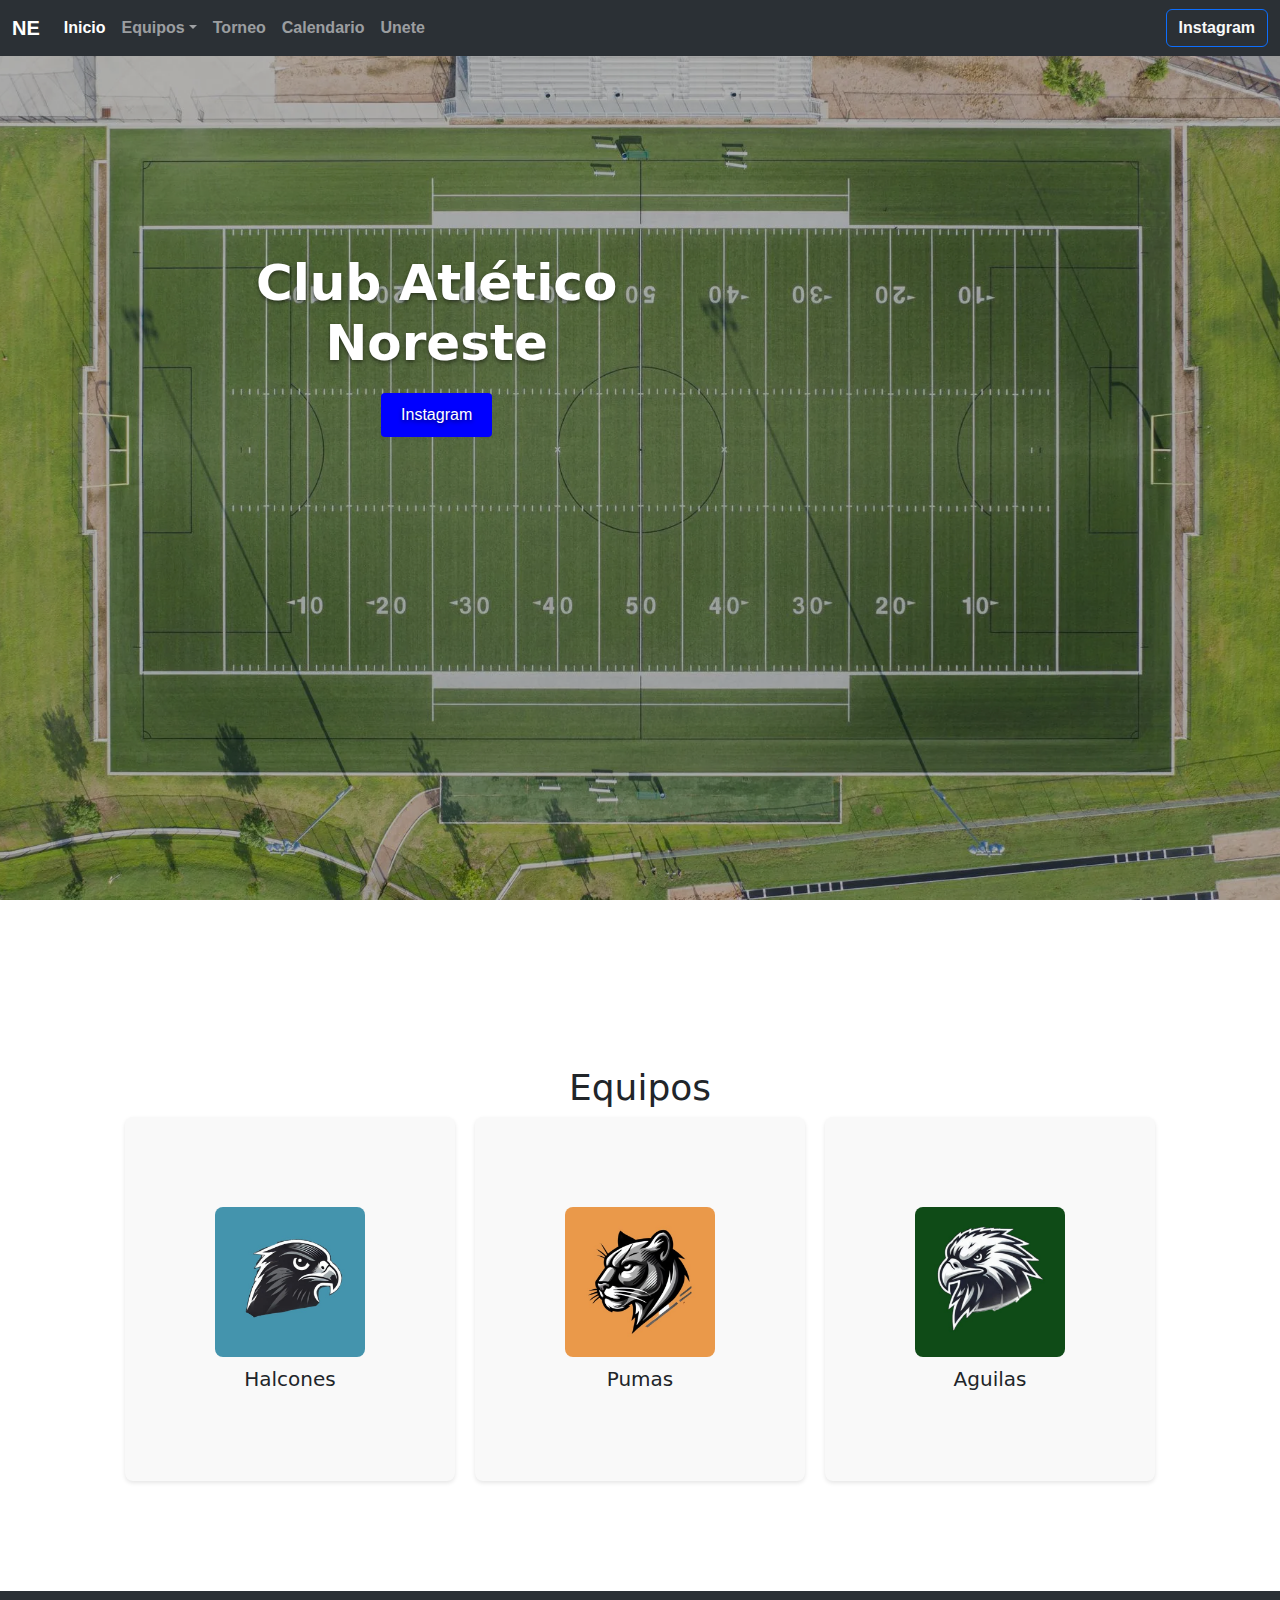
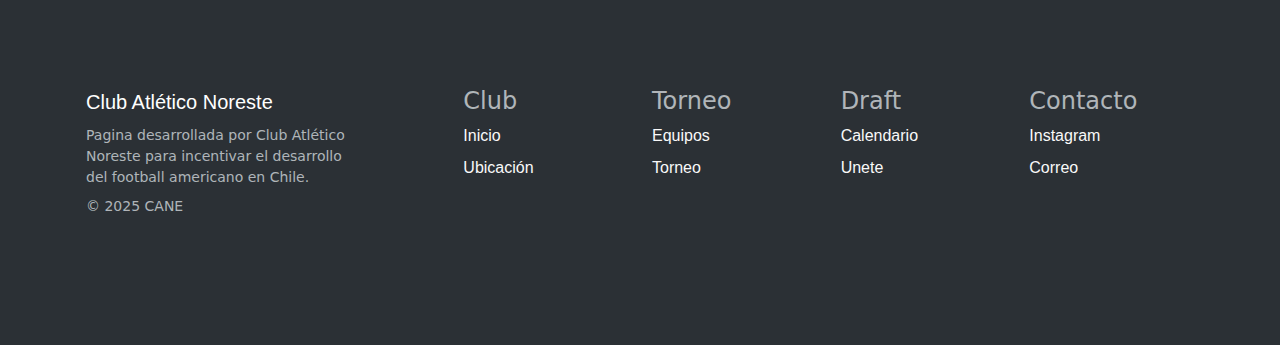
==== index.html @ 5a308780 "animation-done" ====
<!DOCTYPE html>
<html lang="es">
<head>
    <meta charset="UTF-8">
    <meta name="viewport" content="width=device-width, initial-scale=1.0">
    <link rel="stylesheet" href="./css/style.css">
    <title>CANE</title>
    <link href="https://cdn.jsdelivr.net/npm/bootstrap@5.3.3/dist/css/bootstrap.min.css" rel="stylesheet" integrity="sha384-QWTKZyjpPEjISv5WaRU9OFeRpok6YctnYmDr5pNlyT2bRjXh0JMhjY6hW+ALEwIH" crossorigin="anonymous">
    <link rel="stylesheet" href="https://cdnjs.cloudflare.com/ajax/libs/animate.css/4.1.1/animate.min.css"/>
</head>
<body>
    <header>
        <nav class="navbar navbar-expand-lg bg-body-tertiary" data-bs-theme="dark">
            <div class="container-fluid">
                    <a class="navbar-brand" href="./index.html">NE</a>
                    <button class="navbar-toggler" type="button" data-bs-toggle="collapse" data-bs-target="#navbarSupportedContent" aria-controls="navbarSupportedContent" aria-expanded="false" aria-label="Toggle navigation">
                        <span class="navbar-toggler-icon"></span>
                    </button>
                <div class="collapse navbar-collapse" id="navbarSupportedContent">
                    <ul class="navbar-nav me-auto mb-2 mb-lg-0">
                        <li class="nav-item">
                            <a class="nav-link active" aria-current="page" href="./index.html">Inicio</a>
                        </li>
                        <li class="nav-item dropdown">
                            <a class="nav-link dropdown-toggle" href="./pages/equipos.html" role="button" data-bs-toggle="dropdown" aria-expanded="false">Equipos</a>
                            <ul class="dropdown-menu">
                                <li><a class="dropdown-item" href="./pages/equipos.html#halcones">Halcones</a></li>
                                <li><a class="dropdown-item" href="./pages/equipos.html#pumas">Pumas</a></li>
                                <li><a class="dropdown-item" href="./pages/equipos.html#aguilas">Aguilas</a></li>
                            </ul>
                        </li>
                        <li class="nav-item">
                            <a class="nav-link" href="./pages/torneo.html">Torneo</a>
                        </li>
                        <li class="nav-item">
                            <a class="nav-link" href="./pages/calendario.html">Calendario</a>
                        </li>
                        <li class="nav-item">
                            <a class="nav-link" href="./pages/unete.html">Unete</a>
                        </li>
                    </ul>
                    <div class="d-flex">
                        <button class="btn btn-outline-primary">
                            <a href="https://instagram.com" target="@clubnoreste" class="link">Instagram</a>
                        </button>
                    </div>
                </div>
            </div>
        </nav>
    </header>
    <main>
        <section class="s1_index">
            <div class="contenido">
                <h1>Club Atlético<br/>Noreste</h1>
                <a href="https://instagram.com" target="@clubnoreste" class="link animate__animated animate__heartBeat">Instagram</a>
            </div>
            <div class="imagen_s1_index">
                <img src="./media/cancha_flag.webp">
            </div>
        </section>
        <section class="s2_index">  
            <h3>Equipos</h3>
            <div class="articles-container">
                <article>
                    <a href="./pages/equipos.html#halcones"><img src="./media/halcones_ne.jpg"></a>
                    <h4>Halcones</h4>
                </article>
                <article>
                    <a href="./pages/equipos.html#pumas"><img src="./media/pumas_ne.jpg"></a>
                    <h4>Pumas</h4>
                </article>
                <article>
                    <a href="./pages/equipos.html#aguilas"><img src="./media/aguilas_ne.jpg"></a>
                    <h4>Aguilas</h4>
                </article>
            </div>
        </section>
    </main>
    <footer class="bd-footer py-4 py-md-5 mt-5 bg-body-tertiary" data-bs-theme="dark">
        <div class="container py-4 py-md-5 px-4 px-md-3 text-body-secondary">
          <div class="row">
            <div class="col-lg-3 mb-3">
                <a class="d-inline-flex align-items-center mb-2 text-body-emphasis text-decoration-none" href="./index.html">
                    <span class="fs-5">Club Atlético Noreste</span>
                </a>
                <ul class="list-unstyled small">
                    <li class="mb-2">Pagina desarrollada por Club Atlético Noreste para incentivar el desarrollo del football americano en Chile.</li>
                    <li class="mb-2">© 2025 CANE</li>
                </ul>
            </div>
            <div class="col-6 col-lg-2 offset-lg-1 mb-3">
                <h4>Club</h4>
                <ul class="list-unstyled">
                    <li class="mb-2"><a href="./index.html">Inicio</a></li>
                    <li class="mb-2"><a href="./pages/unete.html">Ubicación</a></li>
                </ul>
            </div>
            <div class="col-6 col-lg-2 mb-3">
                <h4>Torneo</h4>
                <ul class="list-unstyled">
                    <li class="mb-2"><a href="./pages/equipos.html">Equipos</a></li>
                    <li class="mb-2"><a href="./pages/torneo.html">Torneo</a></li>
                </ul>
            </div>
            <div class="col-6 col-lg-2 mb-3">
                <h4>Draft</h4>
                <ul class="list-unstyled">
                    <li class="mb-2"><a href="./pages/calendario.html">Calendario</a></li>
                    <li class="mb-2"><a href="./pages/unete.html">Unete</a></li>
                </ul>
            </div>
            <div class="col-6 col-lg-2 mb-3">
                <h4>Contacto</h4>
                <ul class="list-unstyled">
                    <li class="mb-2"><a href="https://instagram.com" target="@clubnoreste">Instagram</a></li>
                    <li class="mb-2"><a href="mailto:clubatleticonoreste@gmail.com">Correo</a></li>
                </ul>
            </div>
          </div>
        </div>
      </footer>
    <script src="https://cdn.jsdelivr.net/npm/bootstrap@5.3.3/dist/js/bootstrap.bundle.min.js" integrity="sha384-YvpcrYf0tY3lHB60NNkmXc5s9fDVZLESaAA55NDzOxhy9GkcIdslK1eN7N6jIeHz" crossorigin="anonymous"></script>
</body>
</html>
---- css/style.css ----
/*imports*/
body {
  margin: 0;
  font-family: Arial, sans-serif;
}

a {
  font-family: Arial, sans-serif;
}

/* Base para main y sections */
main {
  margin-top: 70px;
  margin-bottom: 70px;
  padding: 20px;
}

section {
  height: 100vh;
  padding: 20px;
}

/* Header */
header .container-fluid a {
  font-weight: bold;
}
header .container-fluid .btn a {
  text-decoration: none;
  color: #f9f9f9;
}

/* Footer */
footer .mb-2 a {
  text-decoration: none;
  color: #f9f9f9;
}

/* Index */
.s1_index .contenido {
  position: absolute;
  top: auto;
  margin-top: 14%;
  left: 20%;
  transform: translateY(-50%);
  display: flex;
  flex-direction: column;
  justify-content: center;
  align-items: center;
  color: white;
  z-index: 1;
  text-shadow: 0 2px 4px rgba(0, 0, 0, 0.5);
}
.s1_index .contenido h1 {
  margin: 0 0 20px;
  font-size: 50px;
  font-weight: bold;
  text-align: center;
}
.s1_index .contenido .link {
  text-decoration: none;
  color: white;
  background-color: blue;
  padding: 10px 20px;
  border-radius: 4px;
  font-size: 16px;
  transition: background-color 0.3s;
}
.s1_index .contenido .link:hover {
  background-color: darkblue;
}
.s1_index .imagen_s1_index {
  position: absolute;
  top: 0;
  left: 0;
  width: 100%;
  height: 100%;
  z-index: -1;
  overflow: hidden;
}
.s1_index .imagen_s1_index img {
  width: 100%;
  height: 100%;
  object-fit: cover;
  filter: brightness(70%);
}

.s2_index {
  text-align: center;
  padding: 20px;
  display: flex;
  flex-direction: column;
  align-items: center;
  height: auto;
}
.s2_index h3 {
  font-size: 36px;
}
.s2_index .articles-container {
  display: flex;
  justify-content: center;
  gap: 20px;
  flex-wrap: wrap;
}
.s2_index .articles-container article {
  text-align: center;
  background-color: #f9f9f9;
  padding: 90px;
  border-radius: 8px;
  box-shadow: 0px 2px 4px rgba(0, 0, 0, 0.1);
}
.s2_index .articles-container article img {
  width: 150px;
  height: auto;
  border-radius: 8px;
  margin-bottom: 10px;
}
.s2_index .articles-container article h4 {
  margin: 0;
  font-size: 20px;
}

.card.mb-3 {
  display: flex;
  align-items: center;
}
.card.mb-3 #card2 {
  flex-direction: row-reverse;
}

.col-md-4 {
  padding: 10%;
}
.col-md-4 img {
  border: 1px solid rgb(26, 25, 25);
}

.card-body {
  display: flex;
  flex-direction: column;
  align-items: center;
}

/* Torneo */
.tabla_main {
  margin-bottom: 15%;
}
.tabla_main .torneo {
  display: flex;
  justify-content: center;
  margin-bottom: 40px;
}

/* Calendario */
.calendario {
  display: flex;
  justify-content: center;
  margin-bottom: 40px;
}

/* Unete */
.main_unete {
  margin-bottom: 150px;
}
.main_unete .col {
  display: flex;
  justify-content: center;
}
.main_unete .col .contenedor_form {
  background-color: rgba(149, 149, 149, 0.105);
  padding: 10%;
}
.main_unete iframe {
  padding: 15%;
}

/* Media query para computadoras de escritorio */
@media (min-width: 1024px) {
  .tabla_main {
    padding-left: 10%;
    padding-right: 10%;
  }
  .card {
    margin-left: 15%;
    margin-right: 15%;
  }
}

/*# sourceMappingURL=style.css.map */
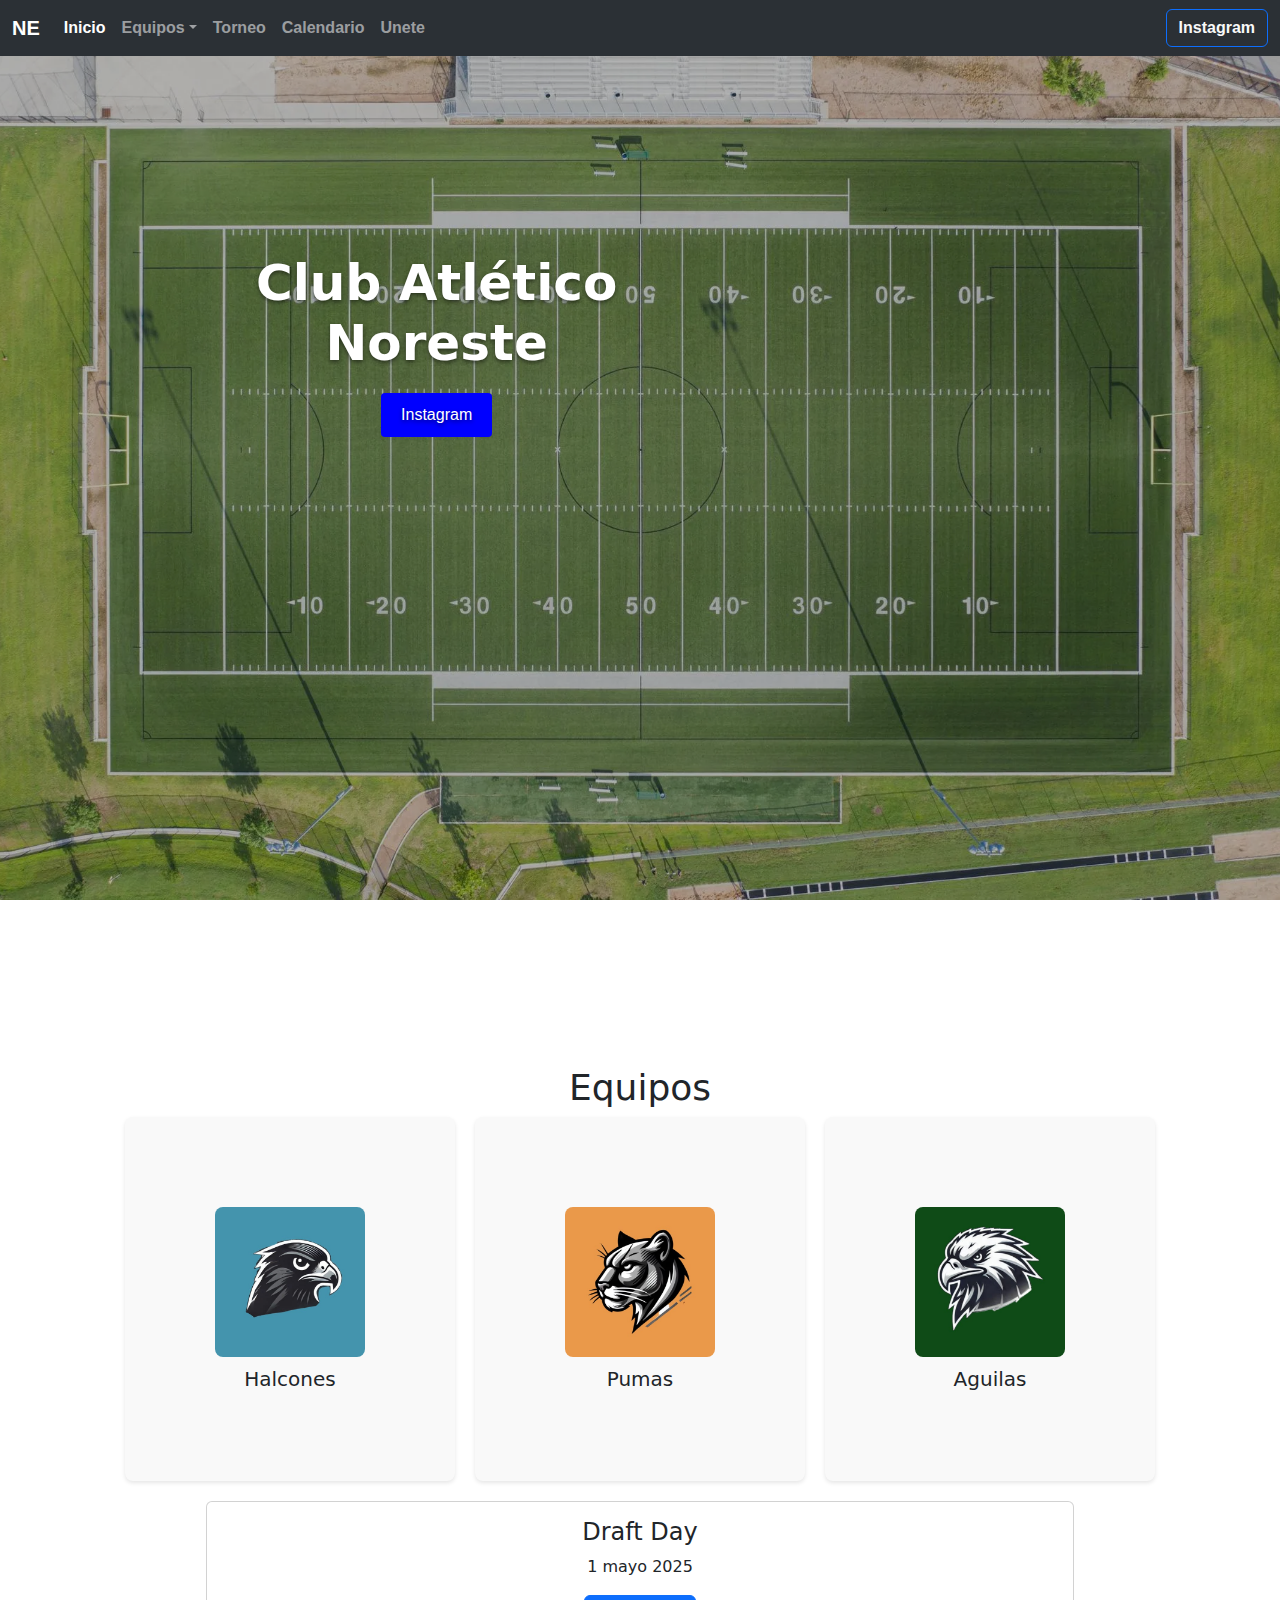
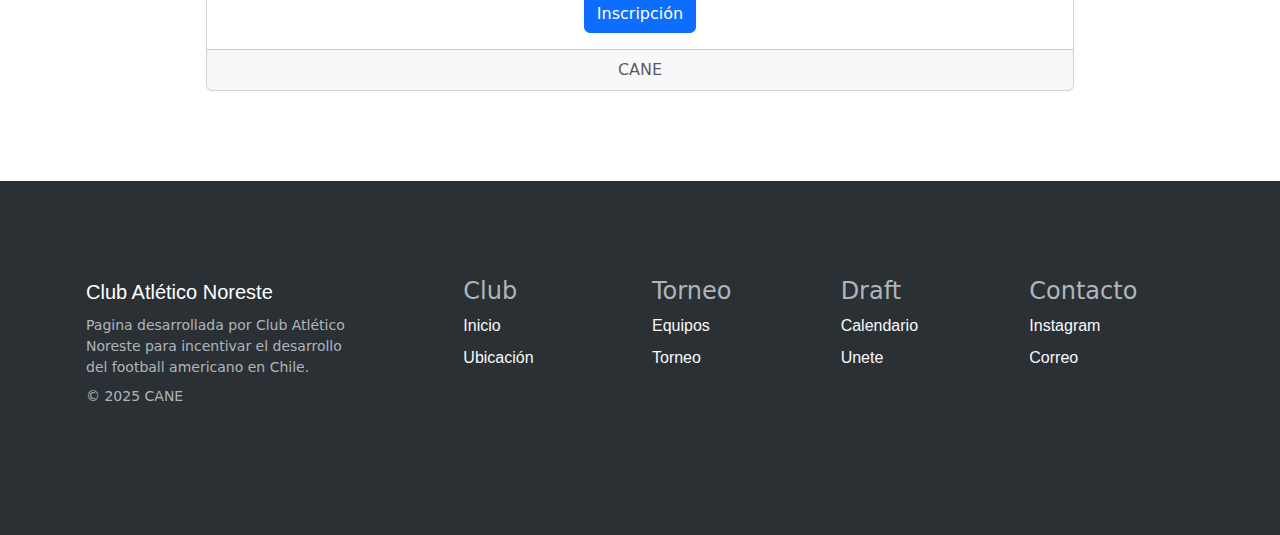
==== commit 72637cf2: "entrega-3" ====
--- a/index.html
+++ b/index.html
@@ -75,50 +75,60 @@
                 </article>
             </div>
         </section>
+        <div class="card text-center">
+            <div class="card-body">
+              <h4 class="card-title">Draft Day</h4>
+              <p class="card-text">1 mayo 2025</p>
+              <a href="./pages/unete.html" class="btn btn-primary">Inscripción</a>
+            </div>
+            <div class="card-footer text-body-secondary">
+              CANE
+            </div>
+        </div>
     </main>
     <footer class="bd-footer py-4 py-md-5 mt-5 bg-body-tertiary" data-bs-theme="dark">
         <div class="container py-4 py-md-5 px-4 px-md-3 text-body-secondary">
-          <div class="row">
-            <div class="col-lg-3 mb-3">
-                <a class="d-inline-flex align-items-center mb-2 text-body-emphasis text-decoration-none" href="./index.html">
-                    <span class="fs-5">Club Atlético Noreste</span>
-                </a>
-                <ul class="list-unstyled small">
-                    <li class="mb-2">Pagina desarrollada por Club Atlético Noreste para incentivar el desarrollo del football americano en Chile.</li>
-                    <li class="mb-2">© 2025 CANE</li>
-                </ul>
+            <div class="row">
+                <div class="col-lg-3 mb-3">
+                    <a class="d-inline-flex align-items-center mb-2 text-body-emphasis text-decoration-none" href="./index.html">
+                        <span class="fs-5">Club Atlético Noreste</span>
+                    </a>
+                    <ul class="list-unstyled small">
+                        <li class="mb-2">Pagina desarrollada por Club Atlético Noreste para incentivar el desarrollo del football americano en Chile.</li>
+                        <li class="mb-2">© 2025 CANE</li>
+                    </ul>
+                </div>
+                <div class="col-6 col-lg-2 offset-lg-1 mb-3">
+                    <h4>Club</h4>
+                    <ul class="list-unstyled">
+                        <li class="mb-2"><a href="./index.html">Inicio</a></li>
+                        <li class="mb-2"><a href="./pages/unete.html">Ubicación</a></li>
+                    </ul>
+                </div>
+                <div class="col-6 col-lg-2 mb-3">
+                    <h4>Torneo</h4>
+                    <ul class="list-unstyled">
+                        <li class="mb-2"><a href="./pages/equipos.html">Equipos</a></li>
+                        <li class="mb-2"><a href="./pages/torneo.html">Torneo</a></li>
+                    </ul>
+                </div>
+                <div class="col-6 col-lg-2 mb-3">
+                    <h4>Draft</h4>
+                    <ul class="list-unstyled">
+                        <li class="mb-2"><a href="./pages/calendario.html">Calendario</a></li>
+                        <li class="mb-2"><a href="./pages/unete.html">Unete</a></li>
+                    </ul>
+                </div>
+                <div class="col-6 col-lg-2 mb-3">
+                    <h4>Contacto</h4>
+                    <ul class="list-unstyled">
+                        <li class="mb-2"><a href="https://instagram.com" target="@clubnoreste">Instagram</a></li>
+                        <li class="mb-2"><a href="mailto:clubatleticonoreste@gmail.com">Correo</a></li>
+                    </ul>
+                </div>
             </div>
-            <div class="col-6 col-lg-2 offset-lg-1 mb-3">
-                <h4>Club</h4>
-                <ul class="list-unstyled">
-                    <li class="mb-2"><a href="./index.html">Inicio</a></li>
-                    <li class="mb-2"><a href="./pages/unete.html">Ubicación</a></li>
-                </ul>
-            </div>
-            <div class="col-6 col-lg-2 mb-3">
-                <h4>Torneo</h4>
-                <ul class="list-unstyled">
-                    <li class="mb-2"><a href="./pages/equipos.html">Equipos</a></li>
-                    <li class="mb-2"><a href="./pages/torneo.html">Torneo</a></li>
-                </ul>
-            </div>
-            <div class="col-6 col-lg-2 mb-3">
-                <h4>Draft</h4>
-                <ul class="list-unstyled">
-                    <li class="mb-2"><a href="./pages/calendario.html">Calendario</a></li>
-                    <li class="mb-2"><a href="./pages/unete.html">Unete</a></li>
-                </ul>
-            </div>
-            <div class="col-6 col-lg-2 mb-3">
-                <h4>Contacto</h4>
-                <ul class="list-unstyled">
-                    <li class="mb-2"><a href="https://instagram.com" target="@clubnoreste">Instagram</a></li>
-                    <li class="mb-2"><a href="mailto:clubatleticonoreste@gmail.com">Correo</a></li>
-                </ul>
-            </div>
-          </div>
         </div>
-      </footer>
+    </footer>
     <script src="https://cdn.jsdelivr.net/npm/bootstrap@5.3.3/dist/js/bootstrap.bundle.min.js" integrity="sha384-YvpcrYf0tY3lHB60NNkmXc5s9fDVZLESaAA55NDzOxhy9GkcIdslK1eN7N6jIeHz" crossorigin="anonymous"></script>
 </body>
 </html>--- a/css/style.css
+++ b/css/style.css
@@ -141,9 +141,6 @@
 }
 
 /* Torneo */
-.tabla_main {
-  margin-bottom: 15%;
-}
 .tabla_main .torneo {
   display: flex;
   justify-content: center;
@@ -173,7 +170,7 @@
   padding: 15%;
 }
 
-/* Media query para computadoras de escritorio */
+/* Media query para desktop */
 @media (min-width: 1024px) {
   .tabla_main {
     padding-left: 10%;
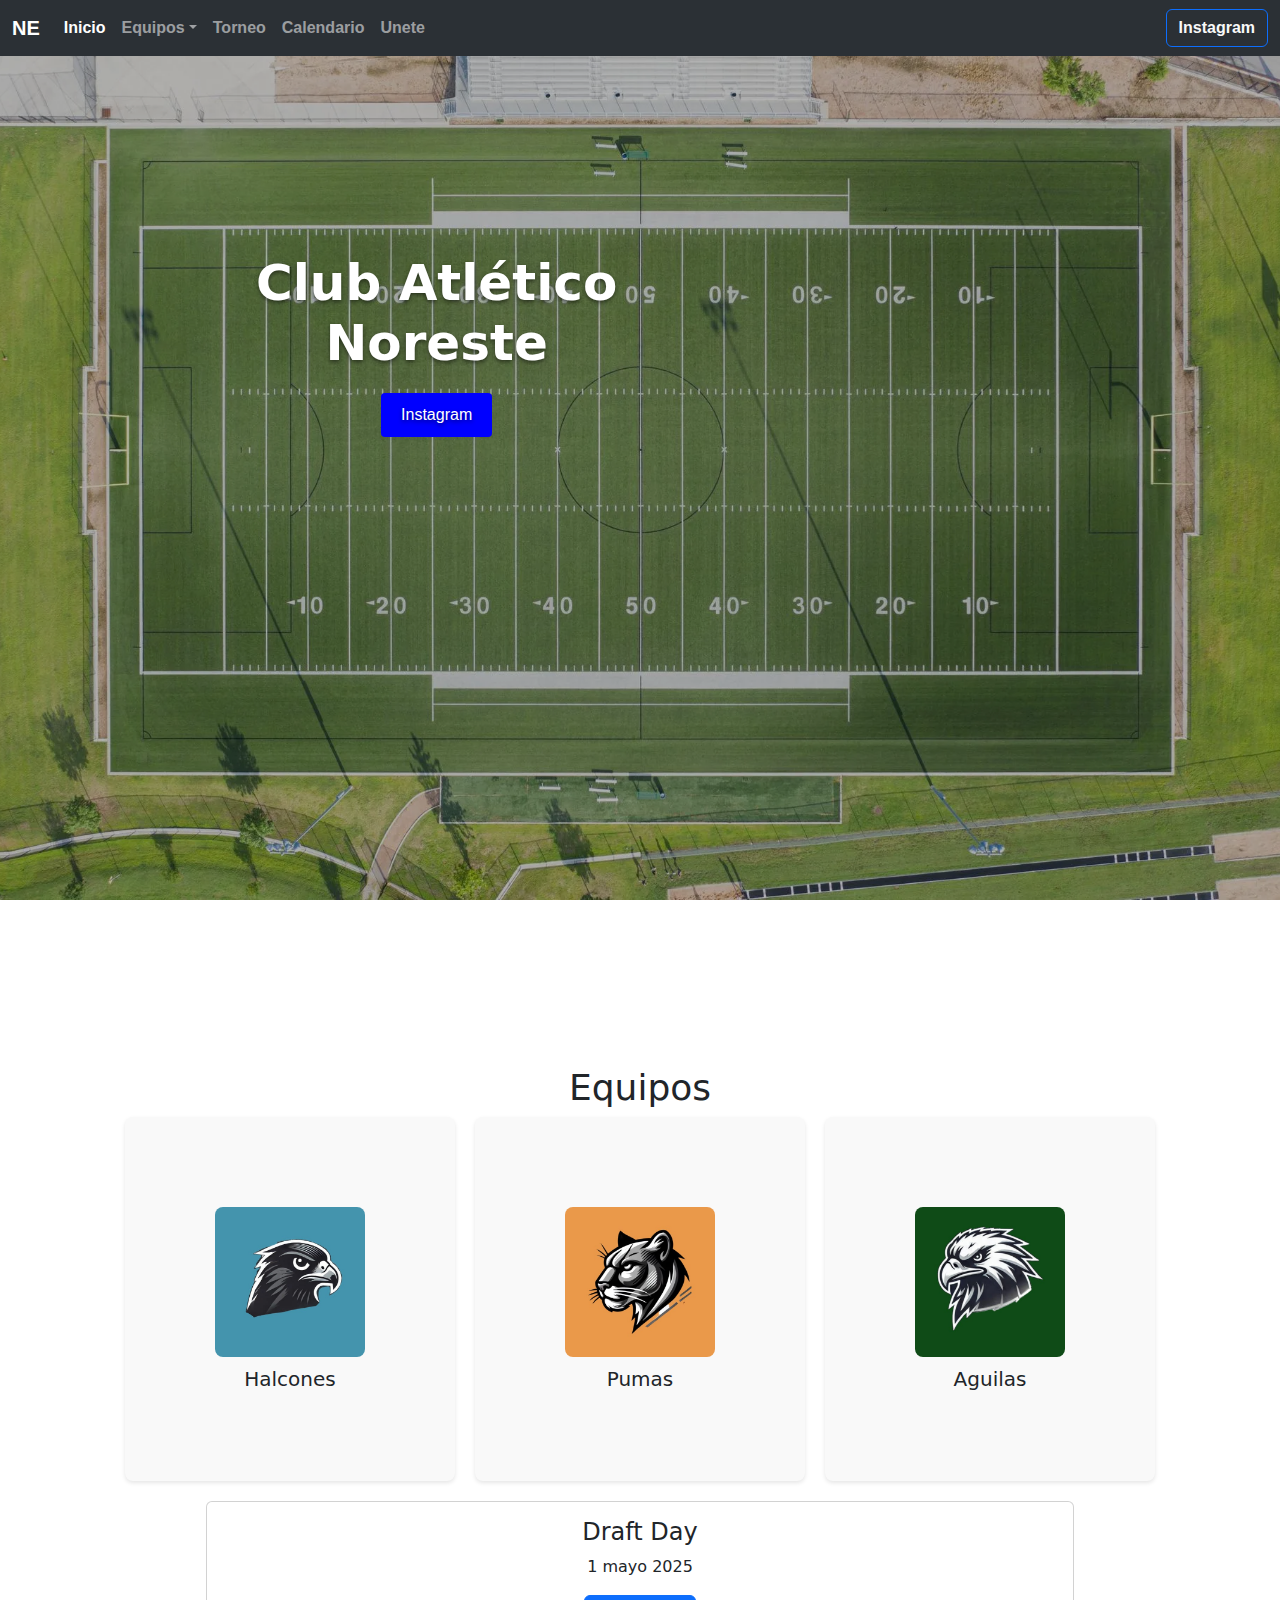
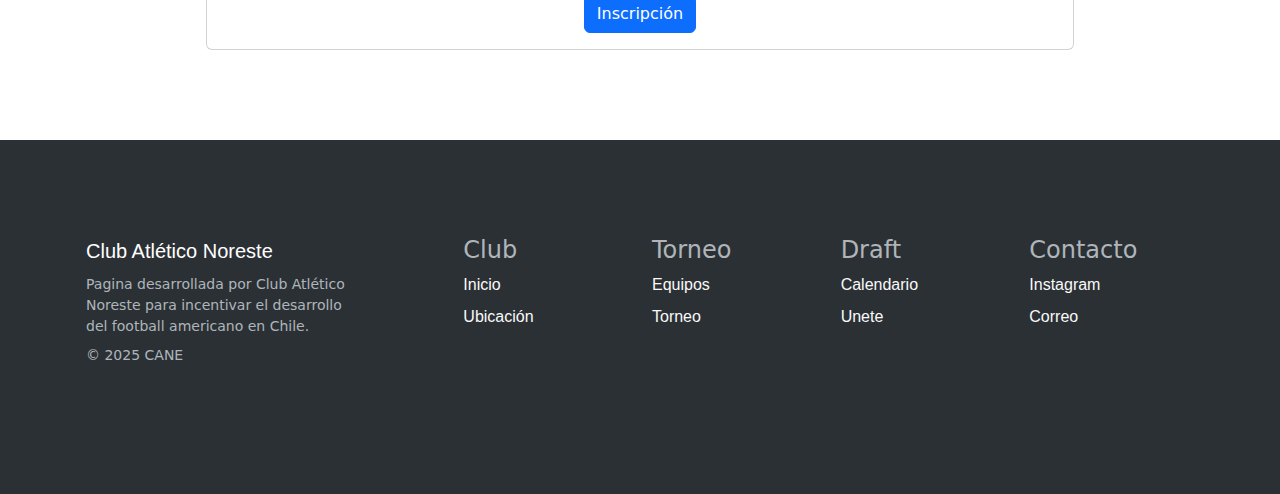
==== commit 75204c45: "entrega-3-con-arreglos" ====
--- a/index.html
+++ b/index.html
@@ -81,9 +81,6 @@
               <p class="card-text">1 mayo 2025</p>
               <a href="./pages/unete.html" class="btn btn-primary">Inscripción</a>
             </div>
-            <div class="card-footer text-body-secondary">
-              CANE
-            </div>
         </div>
     </main>
     <footer class="bd-footer py-4 py-md-5 mt-5 bg-body-tertiary" data-bs-theme="dark">
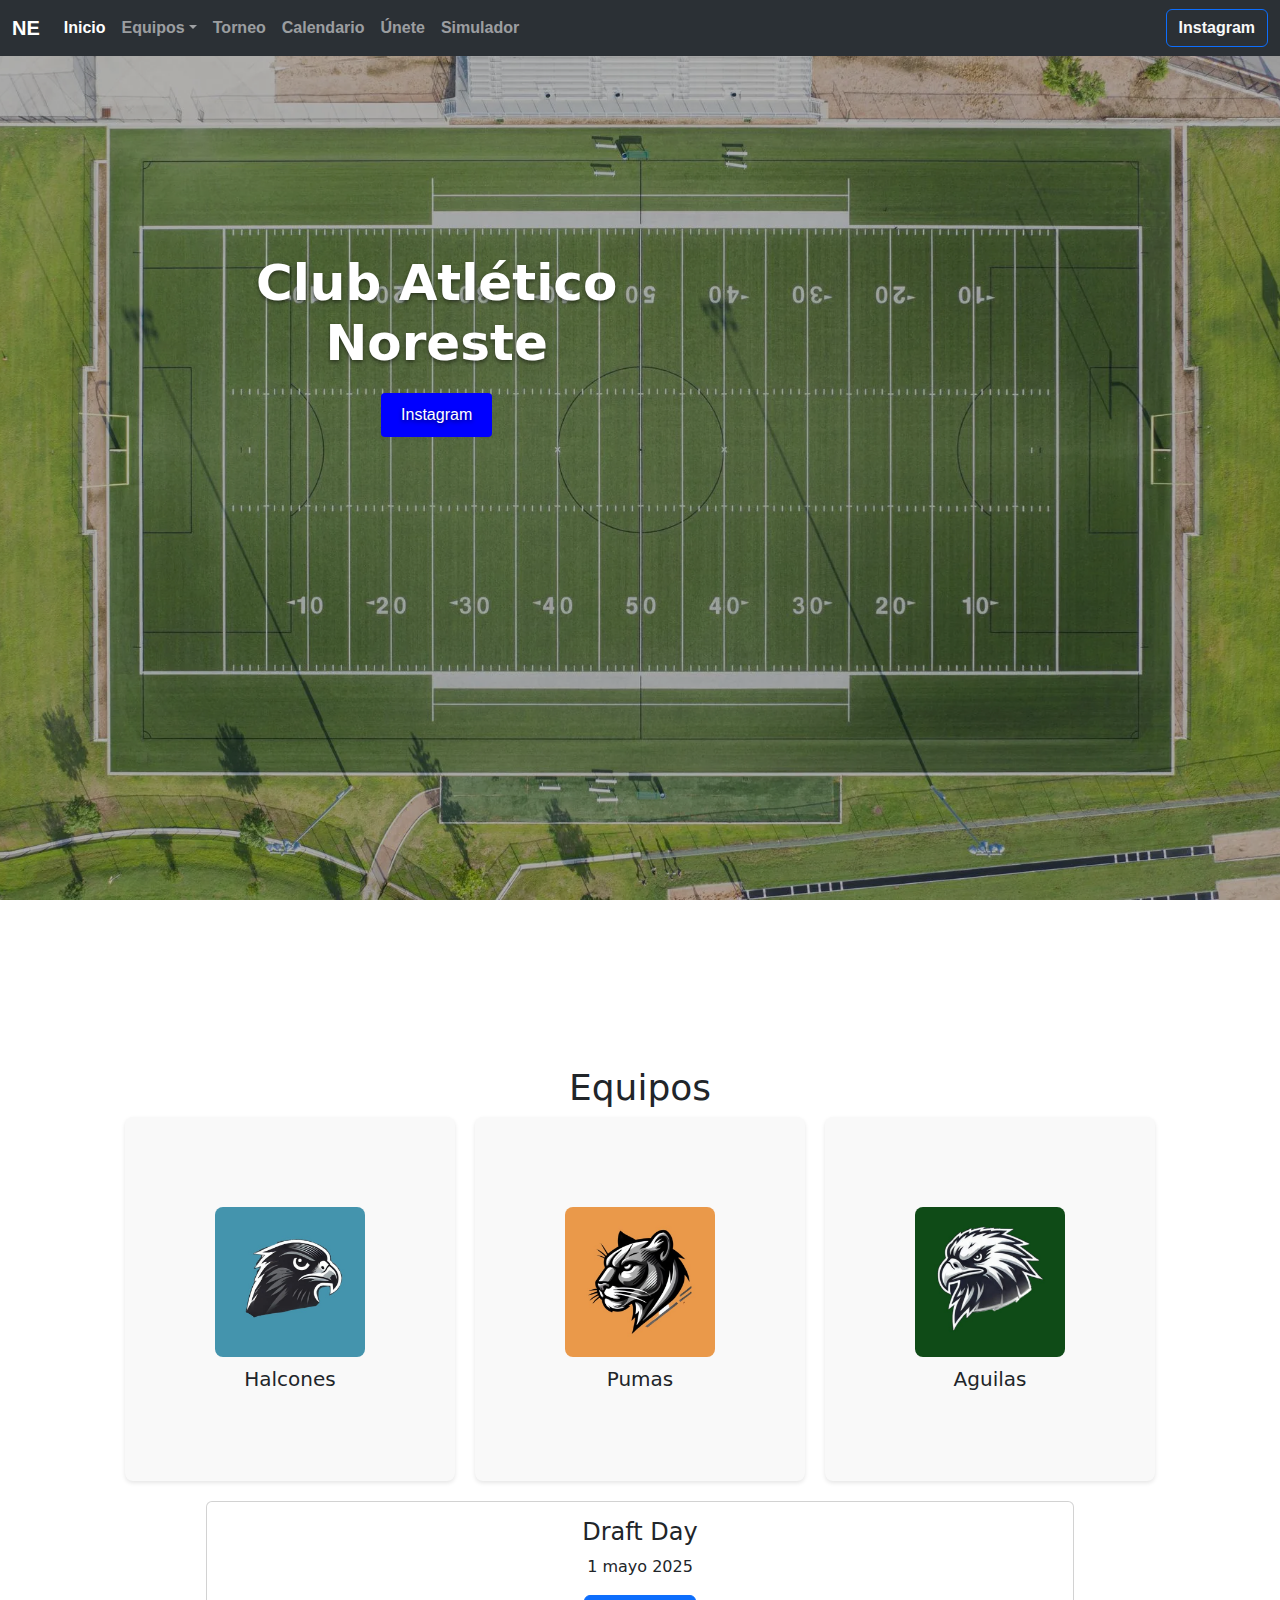
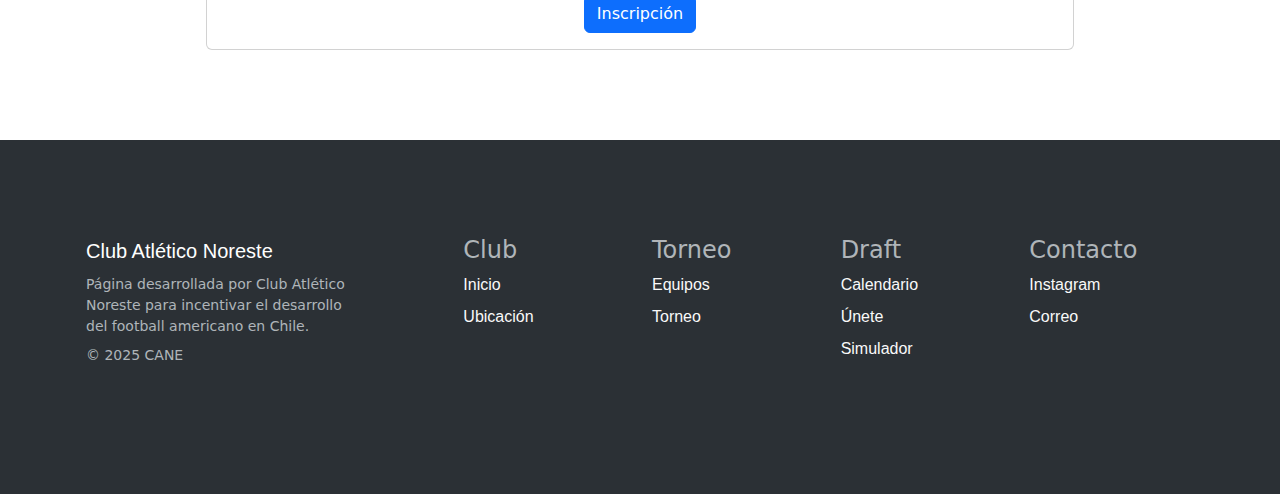
==== commit fa580ca8: "equipos-v2.0" ====
--- a/index.html
+++ b/index.html
@@ -24,9 +24,9 @@
                         <li class="nav-item dropdown">
                             <a class="nav-link dropdown-toggle" href="./pages/equipos.html" role="button" data-bs-toggle="dropdown" aria-expanded="false">Equipos</a>
                             <ul class="dropdown-menu">
-                                <li><a class="dropdown-item" href="./pages/equipos.html#halcones">Halcones</a></li>
-                                <li><a class="dropdown-item" href="./pages/equipos.html#pumas">Pumas</a></li>
-                                <li><a class="dropdown-item" href="./pages/equipos.html#aguilas">Aguilas</a></li>
+                                <li><a class="dropdown-item" href="./pages/halcones.html">Halcones</a></li>
+                                <li><a class="dropdown-item" href="./pages/pumas.html">Pumas</a></li>
+                                <li><a class="dropdown-item" href="./pages/aguilas.html">Aguilas</a></li>
                             </ul>
                         </li>
                         <li class="nav-item">
@@ -36,7 +36,10 @@
                             <a class="nav-link" href="./pages/calendario.html">Calendario</a>
                         </li>
                         <li class="nav-item">
-                            <a class="nav-link" href="./pages/unete.html">Unete</a>
+                            <a class="nav-link" href="./pages/unete.html">Únete</a>
+                        </li>
+                        <li class="nav-item">
+                            <a class="nav-link" href="./pages/sim.html">Simulador</a>
                         </li>
                     </ul>
                     <div class="d-flex">
@@ -62,15 +65,15 @@
             <h3>Equipos</h3>
             <div class="articles-container">
                 <article>
-                    <a href="./pages/equipos.html#halcones"><img src="./media/halcones_ne.jpg"></a>
+                    <a href="./pages/halcones.html"><img src="./media/halcones_ne.jpg"></a>
                     <h4>Halcones</h4>
                 </article>
                 <article>
-                    <a href="./pages/equipos.html#pumas"><img src="./media/pumas_ne.jpg"></a>
+                    <a href="./pages/pumas.html"><img src="./media/pumas_ne.jpg"></a>
                     <h4>Pumas</h4>
                 </article>
                 <article>
-                    <a href="./pages/equipos.html#aguilas"><img src="./media/aguilas_ne.jpg"></a>
+                    <a href="./pages/aguilas.html"><img src="./media/aguilas_ne.jpg"></a>
                     <h4>Aguilas</h4>
                 </article>
             </div>
@@ -91,7 +94,7 @@
                         <span class="fs-5">Club Atlético Noreste</span>
                     </a>
                     <ul class="list-unstyled small">
-                        <li class="mb-2">Pagina desarrollada por Club Atlético Noreste para incentivar el desarrollo del football americano en Chile.</li>
+                        <li class="mb-2">Página desarrollada por Club Atlético Noreste para incentivar el desarrollo del football americano en Chile.</li>
                         <li class="mb-2">© 2025 CANE</li>
                     </ul>
                 </div>
@@ -113,7 +116,8 @@
                     <h4>Draft</h4>
                     <ul class="list-unstyled">
                         <li class="mb-2"><a href="./pages/calendario.html">Calendario</a></li>
-                        <li class="mb-2"><a href="./pages/unete.html">Unete</a></li>
+                        <li class="mb-2"><a href="./pages/unete.html">Únete</a></li>
+                        <li class="mb-2"><a href="./pages/sim.html">Simulador</a></li>
                     </ul>
                 </div>
                 <div class="col-6 col-lg-2 mb-3">
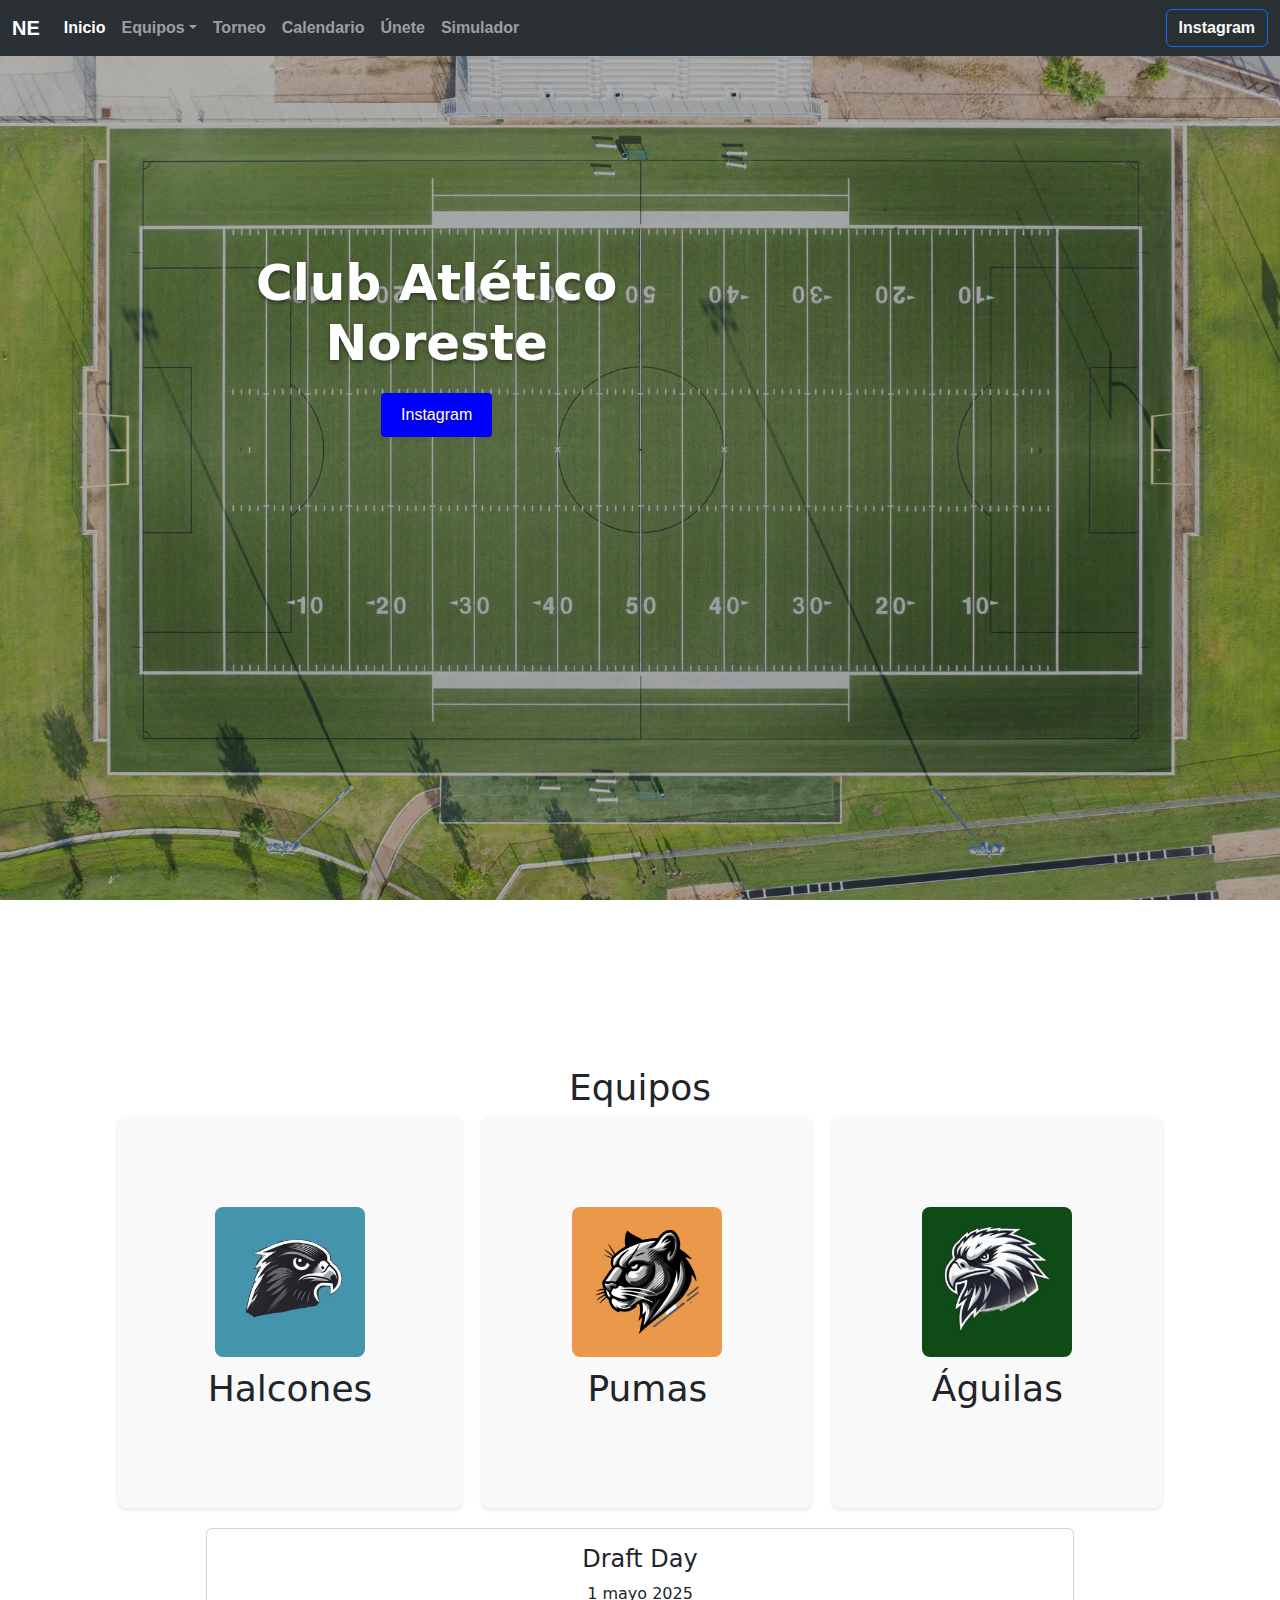
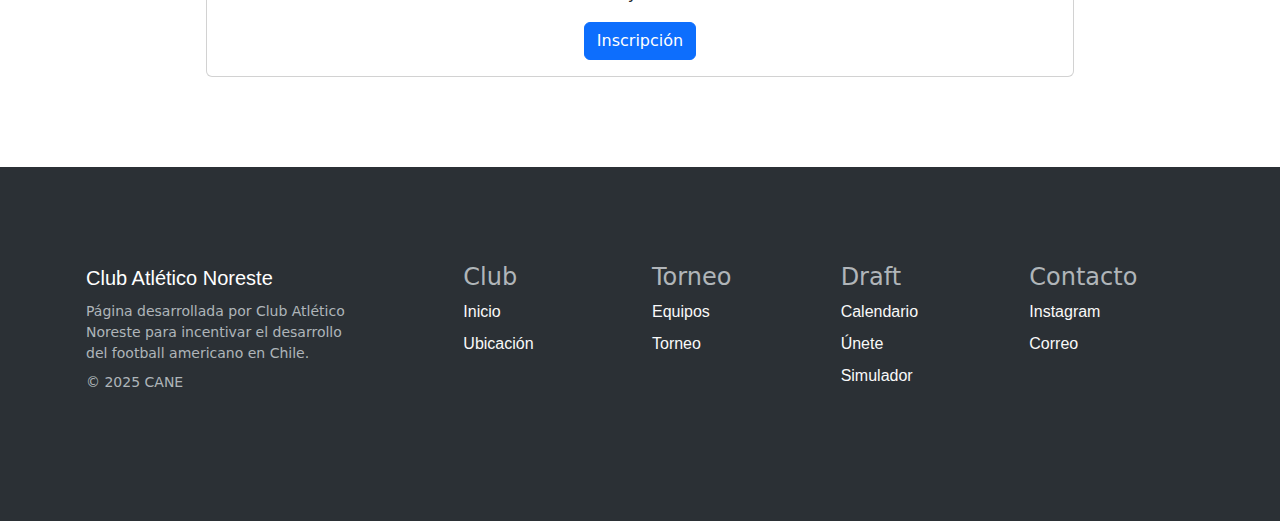
==== commit 939fc8af: "seo-onpage-done" ====
--- a/index.html
+++ b/index.html
@@ -4,7 +4,9 @@
     <meta charset="UTF-8">
     <meta name="viewport" content="width=device-width, initial-scale=1.0">
     <link rel="stylesheet" href="./css/style.css">
-    <title>CANE</title>
+    <title>Football Americano hecho en Chile | C.A. Noreste</title>
+    <meta name="description" content="Descubre lo último del football americano en Chile, equipos, torneos y cómo unirte al próximo draft day.">
+    <meta name="keywords" content="football americano, equipos, torneos, draft day, noticias de fútbol americano, chile">
     <link href="https://cdn.jsdelivr.net/npm/bootstrap@5.3.3/dist/css/bootstrap.min.css" rel="stylesheet" integrity="sha384-QWTKZyjpPEjISv5WaRU9OFeRpok6YctnYmDr5pNlyT2bRjXh0JMhjY6hW+ALEwIH" crossorigin="anonymous">
     <link rel="stylesheet" href="https://cdnjs.cloudflare.com/ajax/libs/animate.css/4.1.1/animate.min.css"/>
 </head>
@@ -26,7 +28,7 @@
                             <ul class="dropdown-menu">
                                 <li><a class="dropdown-item" href="./pages/halcones.html">Halcones</a></li>
                                 <li><a class="dropdown-item" href="./pages/pumas.html">Pumas</a></li>
-                                <li><a class="dropdown-item" href="./pages/aguilas.html">Aguilas</a></li>
+                                <li><a class="dropdown-item" href="./pages/aguilas.html">Águilas</a></li>
                             </ul>
                         </li>
                         <li class="nav-item">
@@ -58,23 +60,23 @@
                 <a href="https://instagram.com" target="@clubnoreste" class="link animate__animated animate__heartBeat">Instagram</a>
             </div>
             <div class="imagen_s1_index">
-                <img src="./media/cancha_flag.webp">
+                <img src="./media/cancha_flag.webp" alt="Cancha de football americano">
             </div>
         </section>
         <section class="s2_index">  
             <h3>Equipos</h3>
             <div class="articles-container">
                 <article>
-                    <a href="./pages/halcones.html"><img src="./media/halcones_ne.jpg"></a>
-                    <h4>Halcones</h4>
+                    <a href="./pages/halcones.html"><img src="./media/halcones_ne.jpg" alt="Escudo equipo Halcones de Noreste"></a>
+                    <h3>Halcones</h3>
                 </article>
                 <article>
-                    <a href="./pages/pumas.html"><img src="./media/pumas_ne.jpg"></a>
-                    <h4>Pumas</h4>
+                    <a href="./pages/pumas.html"><img src="./media/pumas_ne.jpg" alt="Escudo equipo Pumas de Noreste"></a>
+                    <h3>Pumas</h3>
                 </article>
                 <article>
-                    <a href="./pages/aguilas.html"><img src="./media/aguilas_ne.jpg"></a>
-                    <h4>Aguilas</h4>
+                    <a href="./pages/aguilas.html"><img src="./media/aguilas_ne.jpg" alt="Escudo equipo Águilas de Noreste"></a>
+                    <h3>Águilas</h3>
                 </article>
             </div>
         </section>
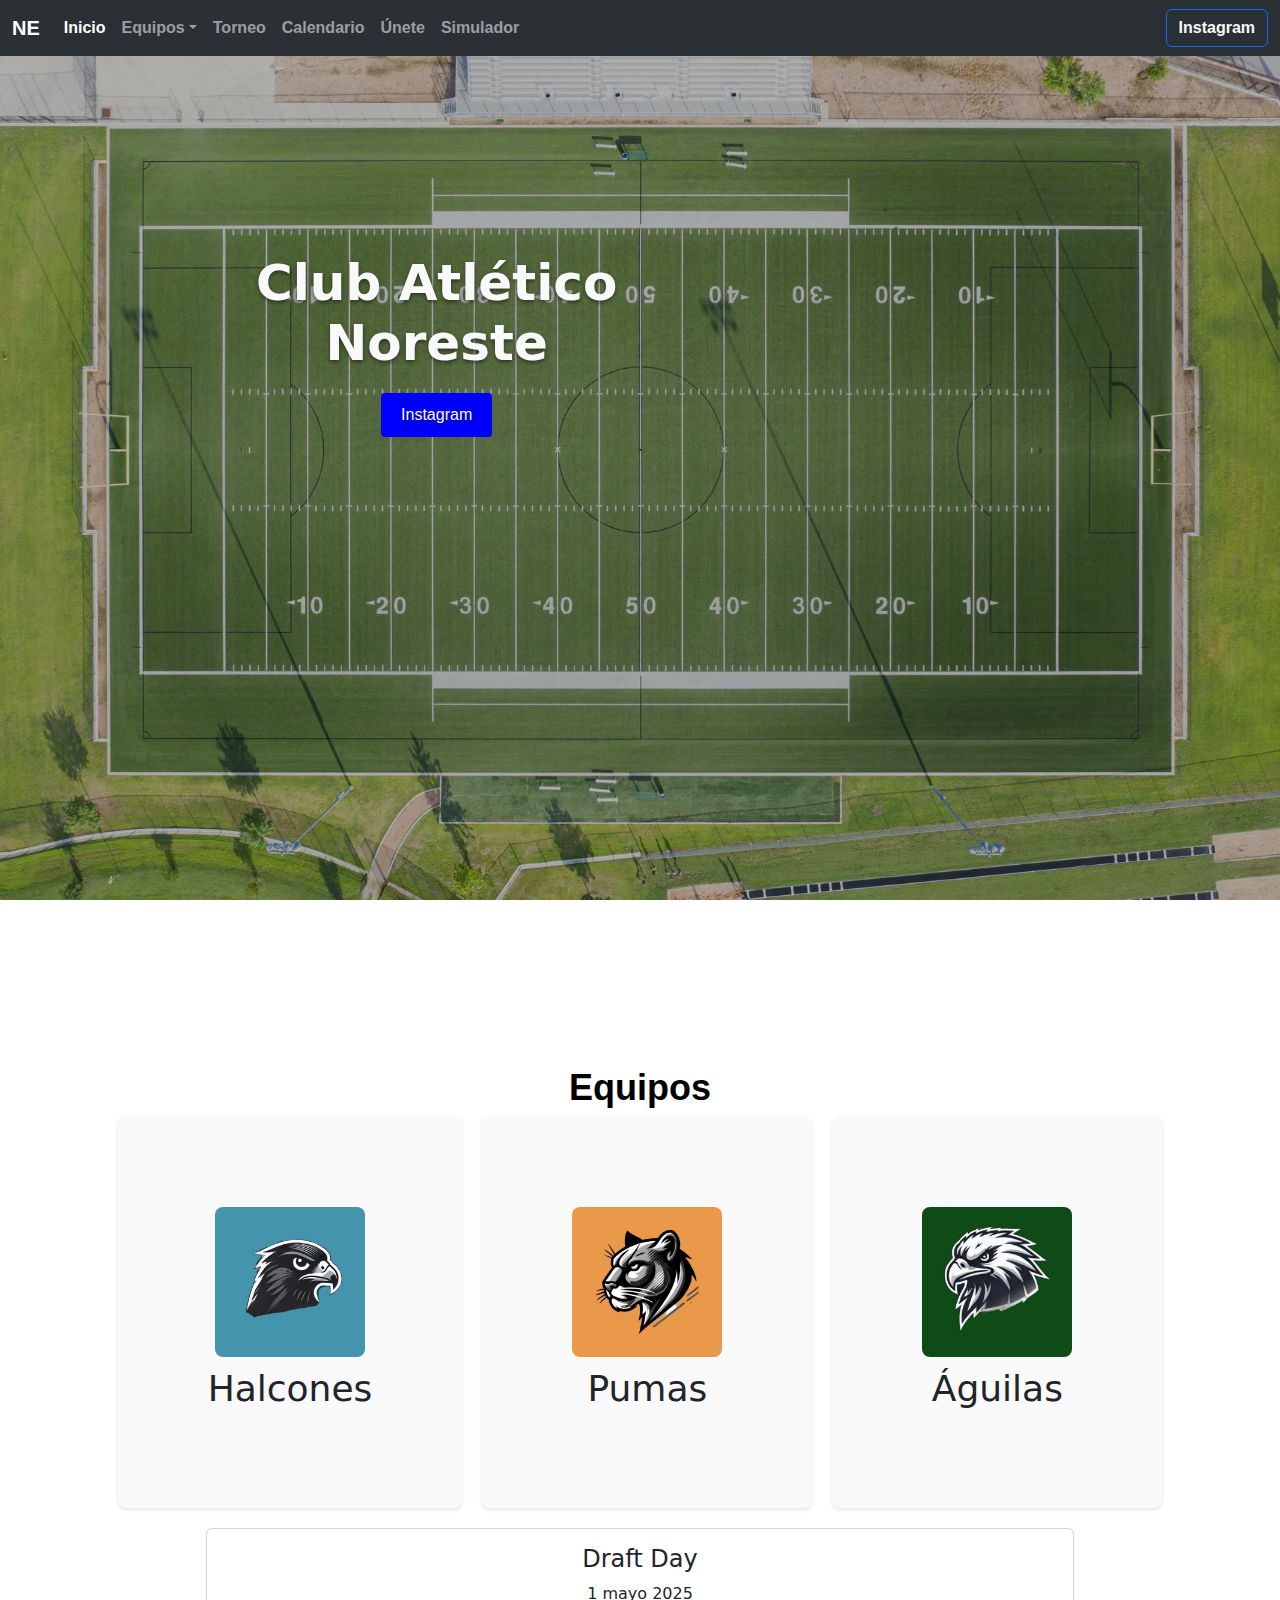
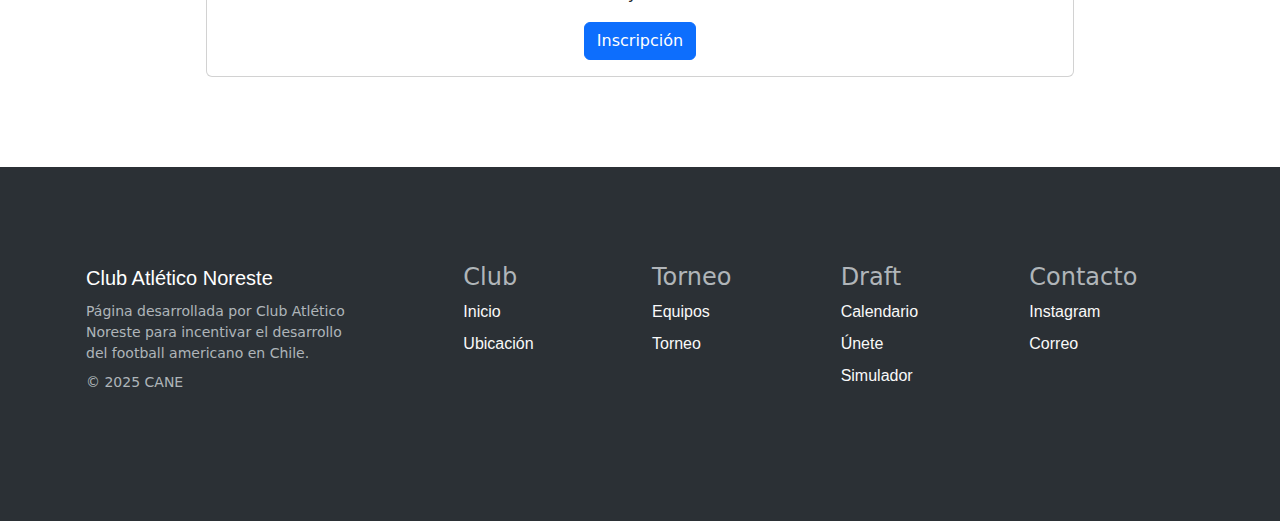
==== commit 80fa65ec: "full-responsive-fix-done" ====
--- a/index.html
+++ b/index.html
@@ -64,7 +64,7 @@
             </div>
         </section>
         <section class="s2_index">  
-            <h3>Equipos</h3>
+            <h2><a href="./pages/equipos.html" class="e1">Equipos</a></h2>
             <div class="articles-container">
                 <article>
                     <a href="./pages/halcones.html"><img src="./media/halcones_ne.jpg" alt="Escudo equipo Halcones de Noreste"></a>
--- a/css/style.css
+++ b/css/style.css
@@ -46,7 +46,7 @@
   flex-direction: column;
   justify-content: center;
   align-items: center;
-  color: white;
+  color: #f9f9f9;
   z-index: 1;
   text-shadow: 0 2px 4px rgba(0, 0, 0, 0.5);
 }
@@ -58,7 +58,7 @@
 }
 .s1_index .contenido .link {
   text-decoration: none;
-  color: white;
+  color: #f9f9f9;
   background-color: blue;
   padding: 10px 20px;
   border-radius: 4px;
@@ -95,6 +95,12 @@
 .s2_index h3 {
   font-size: 36px;
 }
+.s2_index .e1 {
+  text-decoration: none;
+  color: black;
+  font-weight: bold;
+  font-size: 36px;
+}
 .s2_index .articles-container {
   display: flex;
   justify-content: center;
@@ -181,5 +187,44 @@
     margin-right: 15%;
   }
 }
+@media (max-width: 768px) {
+  .s1_index .contenido {
+    position: absolute;
+    top: auto;
+    margin-top: 14%;
+    right: 20%;
+    transform: translateY(-50%);
+    display: flex;
+    flex-direction: column;
+    justify-content: center;
+    align-items: center;
+    color: #f9f9f9;
+    z-index: 1;
+    text-shadow: 0 2px 4px rgba(0, 0, 0, 0.5);
+  }
+  .s1_index .contenido h1 {
+    margin: 0 0 20px;
+    font-size: 50px;
+    font-weight: bold;
+    text-align: center;
+  }
+  .s1_index .contenido .link {
+    text-decoration: none;
+    color: #f9f9f9;
+    background-color: blue;
+    padding: 10px 20px;
+    border-radius: 4px;
+    font-size: 16px;
+    transition: background-color 0.3s;
+  }
+  .s1_index .contenido .link:hover {
+    background-color: darkblue;
+  }
+}
+@media (max-width: 1000px) {
+  .section_unete {
+    margin-bottom: 40%;
+  }
+}
 
 /*# sourceMappingURL=style.css.map */
